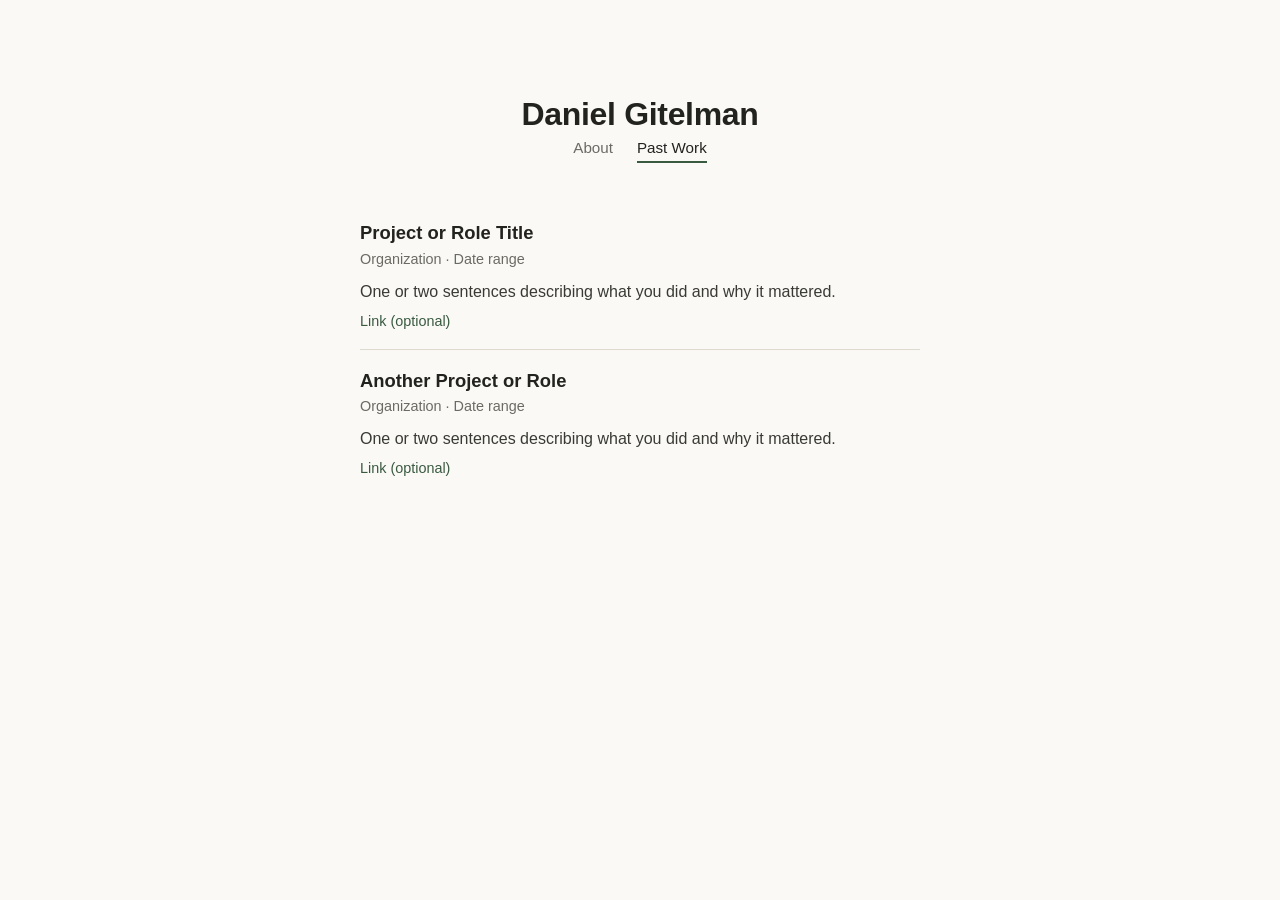
==== work.html @ f0b3bf3b "Add Past Work tab and page" ====
<!DOCTYPE html>
<html lang="en">
<head>
<meta charset="UTF-8">
<meta name="viewport" content="width=device-width, initial-scale=1.0">
<title>Daniel Gitelman</title>
<style>
  :root {
    --bg: #faf9f6;
    --text: #22221f;
    --muted: #6b6a63;
    --accent: #3a5a40;
  }

  * { box-sizing: border-box; }

  body {
    margin: 0;
    background: var(--bg);
    color: var(--text);
    font-family: -apple-system, BlinkMacSystemFont, "Segoe UI", Helvetica, Arial, sans-serif;
    display: flex;
    justify-content: center;
    padding: 6rem 1.5rem;
  }

  main {
    max-width: 560px;
    width: 100%;
    text-align: center;
  }

  h1 {
    font-size: 2rem;
    margin: 0 0 0.4rem;
    letter-spacing: -0.01em;
  }

  nav.tabs {
    display: flex;
    gap: 1.5rem;
    justify-content: center;
    margin: 0 0 2.5rem;
  }

  nav.tabs a {
    color: var(--muted);
    text-decoration: none;
    font-size: 0.95rem;
    padding-bottom: 0.3rem;
    border-bottom: 2px solid transparent;
  }

  nav.tabs a.active {
    color: var(--text);
    border-bottom-color: var(--accent);
  }

  .work-list {
    text-align: left;
  }

  .work-item {
    padding: 1.2rem 0;
    border-bottom: 1px solid #ddd9cd;
  }

  .work-item:last-child {
    border-bottom: none;
  }

  .work-item h2 {
    font-size: 1.15rem;
    margin: 0 0 0.2rem;
  }

  .work-item .meta {
    color: var(--muted);
    font-size: 0.9rem;
    margin: 0 0 0.5rem;
  }

  .work-item p {
    font-size: 1rem;
    line-height: 1.6;
    color: #3a3a35;
    margin: 0 0 0.5rem;
  }

  .work-item a {
    color: var(--accent);
    text-decoration: none;
    font-size: 0.9rem;
    border-bottom: 1px solid transparent;
  }

  .work-item a:hover {
    border-bottom-color: var(--accent);
  }
</style>
</head>
<body>
<main>
  <h1>Daniel Gitelman</h1>

  <nav class="tabs">
    <a href="index.html">About</a>
    <a href="work.html" class="active">Past Work</a>
  </nav>

  <div class="work-list">

    <div class="work-item">
      <h2>Project or Role Title</h2>
      <p class="meta">Organization &middot; Date range</p>
      <p>One or two sentences describing what you did and why it mattered.</p>
      <a href="#">Link (optional)</a>
    </div>

    <div class="work-item">
      <h2>Another Project or Role</h2>
      <p class="meta">Organization &middot; Date range</p>
      <p>One or two sentences describing what you did and why it mattered.</p>
      <a href="#">Link (optional)</a>
    </div>

  </div>
</main>
</body>
</html>
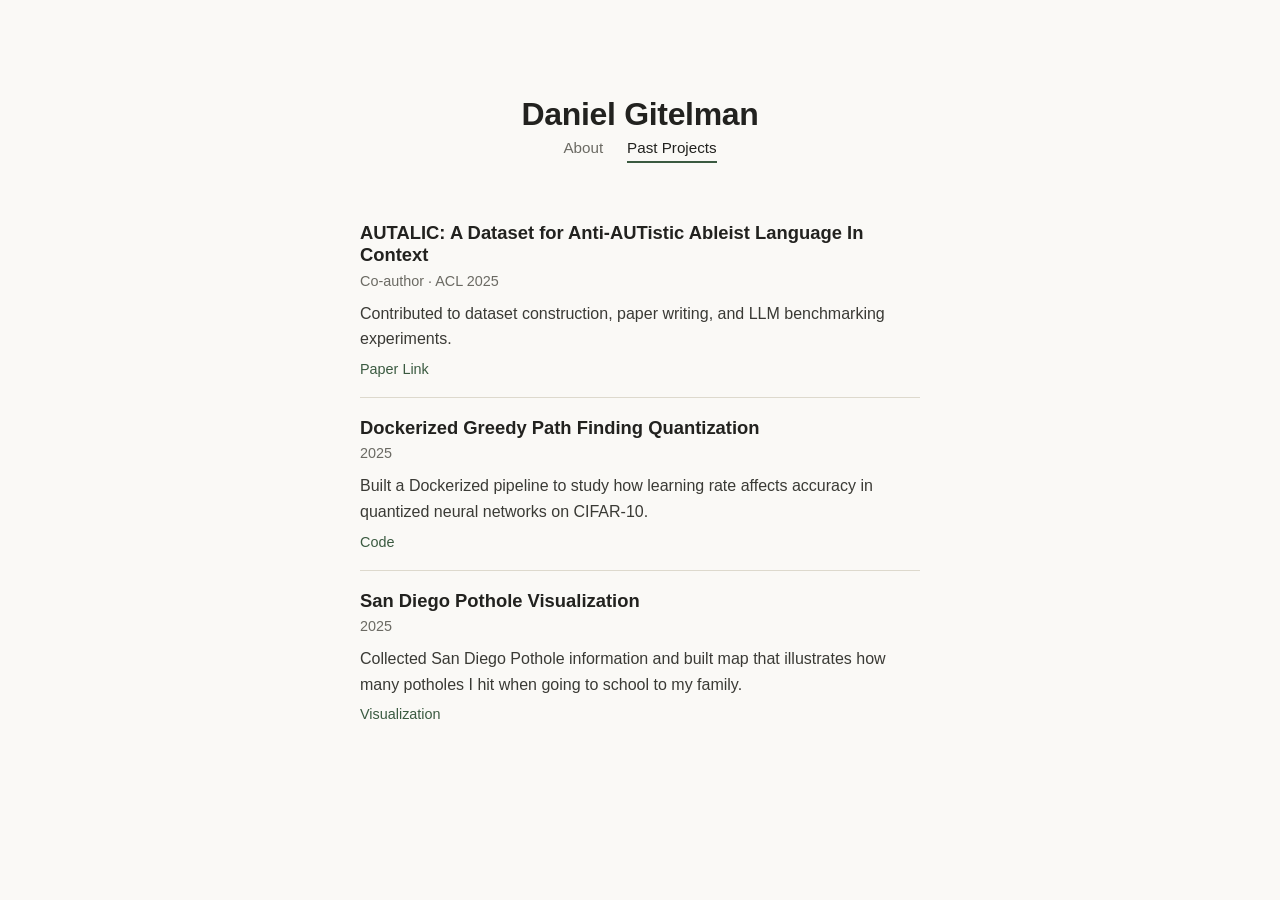
==== commit f67c5eef: "Added some past projects" ====
--- a/work.html
+++ b/work.html
@@ -105,23 +105,30 @@
 
   <nav class="tabs">
     <a href="index.html">About</a>
-    <a href="work.html" class="active">Past Work</a>
+    <a href="work.html" class="active">Past Projects</a>
   </nav>
 
   <div class="work-list">
 
     <div class="work-item">
-      <h2>Project or Role Title</h2>
-      <p class="meta">Organization &middot; Date range</p>
-      <p>One or two sentences describing what you did and why it mattered.</p>
-      <a href="#">Link (optional)</a>
+      <h2>AUTALIC: A Dataset for Anti-AUTistic Ableist Language In Context</h2>
+      <p class="meta">Co-author &middot; ACL 2025</p>
+      <p>Contributed to dataset construction, paper writing, and LLM benchmarking experiments.</p>
+      <a href="https://aclanthology.org/2025.acl-long.1022/" target="_blank">Paper Link</a>
     </div>
 
     <div class="work-item">
-      <h2>Another Project or Role</h2>
-      <p class="meta">Organization &middot; Date range</p>
-      <p>One or two sentences describing what you did and why it mattered.</p>
-      <a href="#">Link (optional)</a>
+      <h2>Dockerized Greedy Path Finding Quantization</h2>
+      <p class="meta">2025</p>
+      <p>Built a Dockerized pipeline to study how learning rate affects accuracy in quantized neural networks on CIFAR-10.</p>
+      <a href="https://github.com/dgitelman1/Dockerized-GPFQ" target="_blank">Code</a>
+    </div>
+
+    <div class="work-item">
+      <h2>San Diego Pothole Visualization</h2>
+      <p class="meta">2025</p>
+      <p>Collected San Diego Pothole information and built map that illustrates how many potholes I hit when going to school to my family.</p>
+      <a href="https://dgitelman1.github.io/Pothole-San-Diego/" target="_blank">Visualization</a>
     </div>
 
   </div>
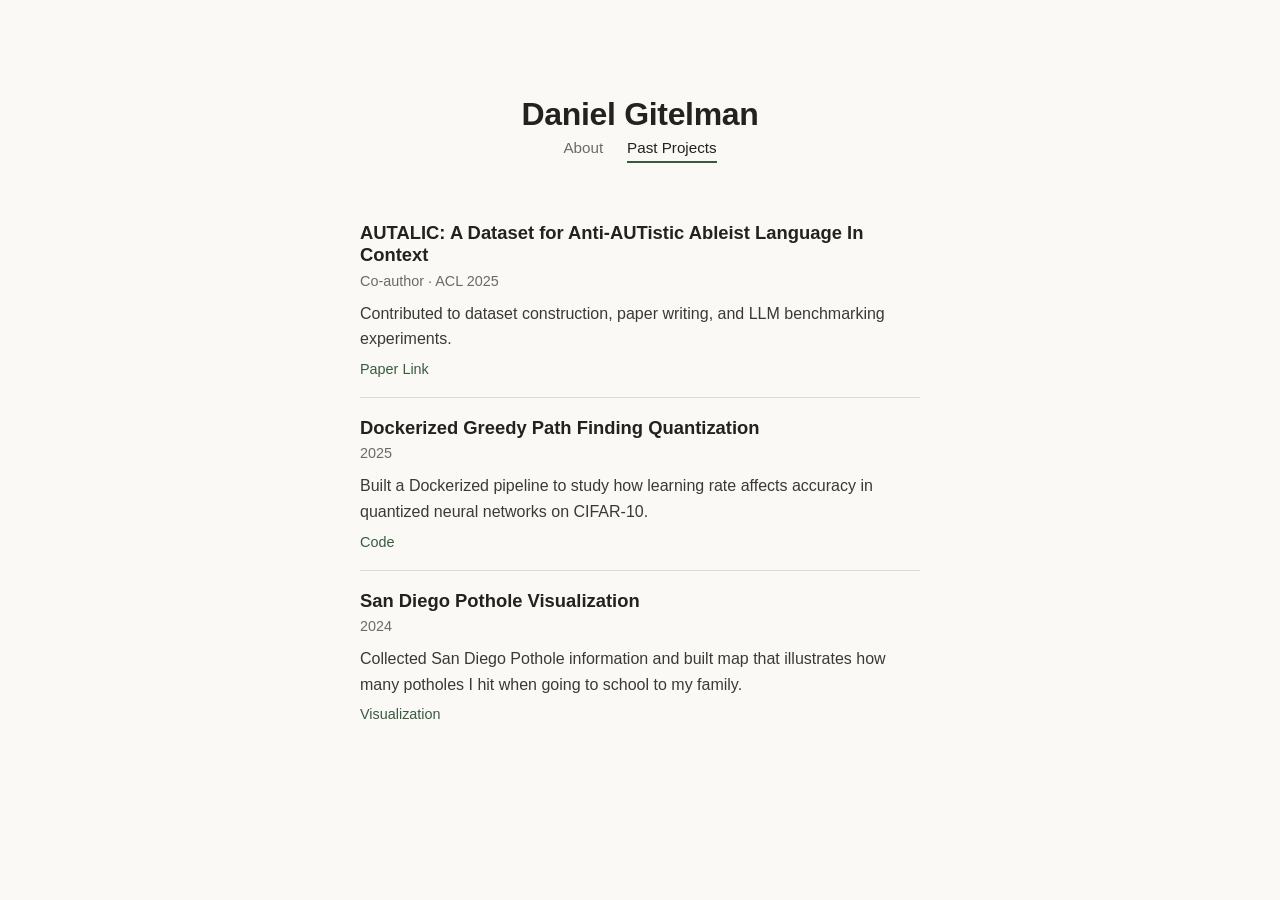
==== commit ceda38e8: "fixed date" ====
--- a/work.html
+++ b/work.html
@@ -126,7 +126,7 @@
 
     <div class="work-item">
       <h2>San Diego Pothole Visualization</h2>
-      <p class="meta">2025</p>
+      <p class="meta">2024</p>
       <p>Collected San Diego Pothole information and built map that illustrates how many potholes I hit when going to school to my family.</p>
       <a href="https://dgitelman1.github.io/Pothole-San-Diego/" target="_blank">Visualization</a>
     </div>
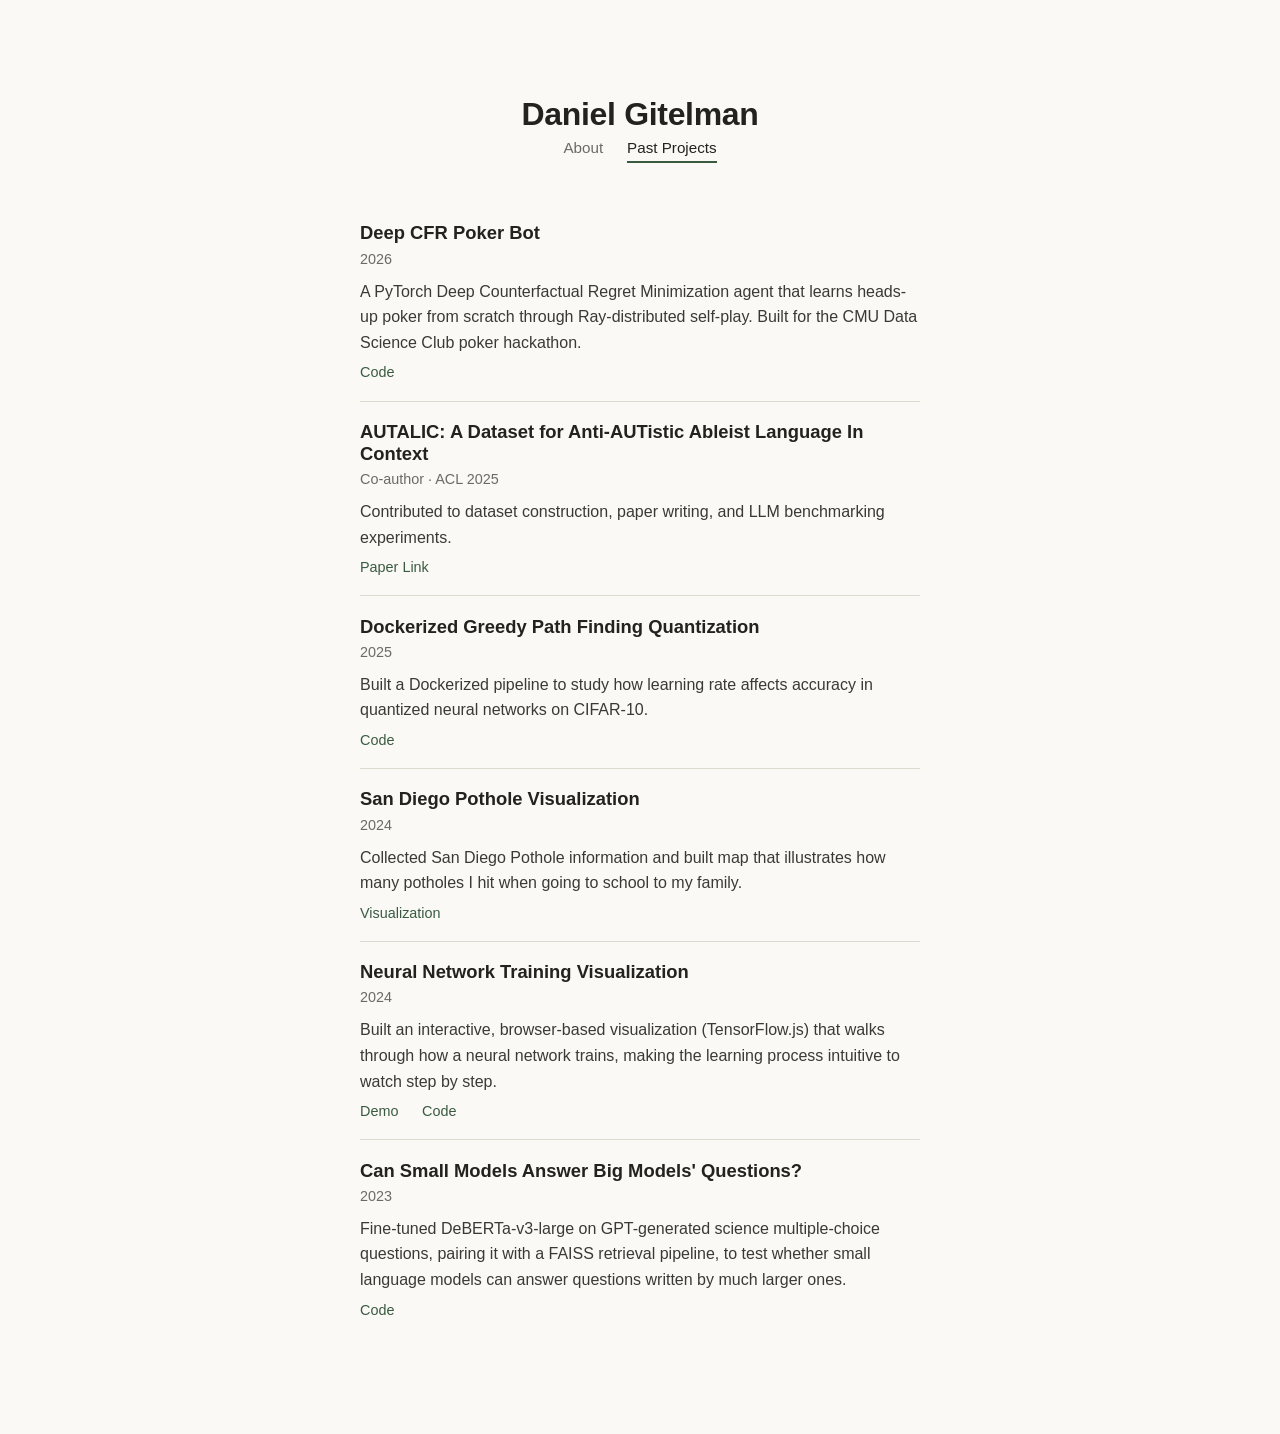
==== commit 47012e8c: "Add poker, NN viz, and LLM science exam projects; tweak project link spacing" ====
--- a/work.html
+++ b/work.html
@@ -4,111 +4,22 @@
 <meta charset="UTF-8">
 <meta name="viewport" content="width=device-width, initial-scale=1.0">
 <title>Daniel Gitelman</title>
-<style>
-  :root {
-    --bg: #faf9f6;
-    --text: #22221f;
-    --muted: #6b6a63;
-    --accent: #3a5a40;
-  }
-
-  * { box-sizing: border-box; }
-
-  body {
-    margin: 0;
-    background: var(--bg);
-    color: var(--text);
-    font-family: -apple-system, BlinkMacSystemFont, "Segoe UI", Helvetica, Arial, sans-serif;
-    display: flex;
-    justify-content: center;
-    padding: 6rem 1.5rem;
-  }
-
-  main {
-    max-width: 560px;
-    width: 100%;
-    text-align: center;
-  }
-
-  h1 {
-    font-size: 2rem;
-    margin: 0 0 0.4rem;
-    letter-spacing: -0.01em;
-  }
-
-  nav.tabs {
-    display: flex;
-    gap: 1.5rem;
-    justify-content: center;
-    margin: 0 0 2.5rem;
-  }
-
-  nav.tabs a {
-    color: var(--muted);
-    text-decoration: none;
-    font-size: 0.95rem;
-    padding-bottom: 0.3rem;
-    border-bottom: 2px solid transparent;
-  }
-
-  nav.tabs a.active {
-    color: var(--text);
-    border-bottom-color: var(--accent);
-  }
-
-  .work-list {
-    text-align: left;
-  }
-
-  .work-item {
-    padding: 1.2rem 0;
-    border-bottom: 1px solid #ddd9cd;
-  }
-
-  .work-item:last-child {
-    border-bottom: none;
-  }
-
-  .work-item h2 {
-    font-size: 1.15rem;
-    margin: 0 0 0.2rem;
-  }
-
-  .work-item .meta {
-    color: var(--muted);
-    font-size: 0.9rem;
-    margin: 0 0 0.5rem;
-  }
-
-  .work-item p {
-    font-size: 1rem;
-    line-height: 1.6;
-    color: #3a3a35;
-    margin: 0 0 0.5rem;
-  }
-
-  .work-item a {
-    color: var(--accent);
-    text-decoration: none;
-    font-size: 0.9rem;
-    border-bottom: 1px solid transparent;
-  }
-
-  .work-item a:hover {
-    border-bottom-color: var(--accent);
-  }
-</style>
+<link rel="stylesheet" href="style.css">
 </head>
 <body>
 <main>
   <h1>Daniel Gitelman</h1>
 
-  <nav class="tabs">
-    <a href="index.html">About</a>
-    <a href="work.html" class="active">Past Projects</a>
-  </nav>
+  <div data-nav></div>
 
   <div class="work-list">
+
+    <div class="work-item">
+      <h2>Deep CFR Poker Bot</h2>
+      <p class="meta">2026</p>
+      <p>A PyTorch Deep Counterfactual Regret Minimization agent that learns heads-up poker from scratch through Ray-distributed self-play. Built for the CMU Data Science Club poker hackathon.</p>
+      <a href="https://github.com/dgitelman1/deep-cfr-poker" target="_blank">Code</a>
+    </div>
 
     <div class="work-item">
       <h2>AUTALIC: A Dataset for Anti-AUTistic Ableist Language In Context</h2>
@@ -131,7 +42,23 @@
       <a href="https://dgitelman1.github.io/Pothole-San-Diego/" target="_blank">Visualization</a>
     </div>
 
+    <div class="work-item">
+      <h2>Neural Network Training Visualization</h2>
+      <p class="meta">2024</p>
+      <p>Built an interactive, browser-based visualization (TensorFlow.js) that walks through how a neural network trains, making the learning process intuitive to watch step by step.</p>
+      <a href="https://dgitelman1.github.io/Neural-Network-Visualization/" target="_blank">Demo</a>
+      <a href="https://github.com/dgitelman1/Neural-Network-Visualization" target="_blank">Code</a>
+    </div>
+
+    <div class="work-item">
+      <h2>Can Small Models Answer Big Models' Questions?</h2>
+      <p class="meta">2023</p>
+      <p>Fine-tuned DeBERTa-v3-large on GPT-generated science multiple-choice questions, pairing it with a FAISS retrieval pipeline, to test whether small language models can answer questions written by much larger ones.</p>
+      <a href="https://github.com/dgitelman1/LLM-Science-Exam" target="_blank">Code</a>
+    </div>
+
   </div>
 </main>
+<script src="site.js"></script>
 </body>
 </html>
--- a/style.css
+++ b/style.css
@@ -0,0 +1,195 @@
+:root {
+  --bg: #faf9f6;
+  --text: #22221f;
+  --muted: #6b6a63;
+  --accent: #3a5a40;
+  --border: #ddd9cd;
+}
+
+* { box-sizing: border-box; }
+
+body {
+  margin: 0;
+  background: var(--bg);
+  color: var(--text);
+  font-family: -apple-system, BlinkMacSystemFont, "Segoe UI", Helvetica, Arial, sans-serif;
+  display: flex;
+  justify-content: center;
+  padding: 6rem 1.5rem;
+}
+
+main {
+  max-width: 560px;
+  width: 100%;
+  text-align: center;
+}
+
+h1 {
+  font-size: 2rem;
+  margin: 0 0 0.4rem;
+  letter-spacing: -0.01em;
+}
+
+/* Shared nav (rendered by site.js) */
+nav.tabs {
+  display: flex;
+  gap: 1.5rem;
+  justify-content: center;
+  margin: 0 0 2.5rem;
+}
+
+nav.tabs a {
+  color: var(--muted);
+  text-decoration: none;
+  font-size: 0.95rem;
+  padding-bottom: 0.3rem;
+  border-bottom: 2px solid transparent;
+}
+
+nav.tabs a.active {
+  color: var(--text);
+  border-bottom-color: var(--accent);
+}
+
+/* ---- About page ---- */
+.photo {
+  width: 180px;
+  height: 180px;
+  border-radius: 50%;
+  object-fit: cover;
+  margin: 0 auto 2rem;
+  display: block;
+  background: #e4e1d8;
+  border: 1px solid var(--border);
+}
+
+.tagline {
+  color: var(--muted);
+  font-size: 1.05rem;
+  margin: 0 0 2rem;
+}
+
+p.bio {
+  font-size: 1.05rem;
+  line-height: 1.7;
+  color: #3a3a35;
+  text-align: left;
+}
+
+.links {
+  margin-top: 2rem;
+  display: flex;
+  gap: 1.2rem;
+  justify-content: center;
+}
+
+.links a {
+  color: var(--accent);
+  text-decoration: none;
+  font-size: 0.95rem;
+  border-bottom: 1px solid transparent;
+}
+
+.links a:hover {
+  border-bottom-color: var(--accent);
+}
+
+/* ---- Timeline ---- */
+.timeline {
+  text-align: left;
+  margin: 2.5rem 0 0.5rem;
+}
+
+.timeline h2 {
+  font-size: 1.15rem;
+  margin: 0 0 1.5rem;
+}
+
+.timeline ol {
+  list-style: none;
+  margin: 0;
+  padding: 0;
+  border-left: 2px solid var(--border);
+}
+
+.timeline li {
+  position: relative;
+  padding: 0 0 1.6rem 1.5rem;
+}
+
+.timeline li:last-child {
+  padding-bottom: 0;
+}
+
+.timeline li::before {
+  content: "";
+  position: absolute;
+  left: -7px;
+  top: 0.35rem;
+  width: 12px;
+  height: 12px;
+  border-radius: 50%;
+  background: var(--accent);
+  border: 2px solid var(--bg);
+}
+
+.timeline .role {
+  font-size: 1.02rem;
+  font-weight: 600;
+  margin: 0;
+}
+
+.timeline .place {
+  color: #3a3a35;
+  font-size: 0.98rem;
+}
+
+.timeline .when {
+  color: var(--muted);
+  font-size: 0.85rem;
+  margin: 0.1rem 0 0;
+}
+
+/* ---- Past Projects page ---- */
+.work-list {
+  text-align: left;
+}
+
+.work-item {
+  padding: 1.2rem 0;
+  border-bottom: 1px solid var(--border);
+}
+
+.work-item:last-child {
+  border-bottom: none;
+}
+
+.work-item h2 {
+  font-size: 1.15rem;
+  margin: 0 0 0.2rem;
+}
+
+.work-item .meta {
+  color: var(--muted);
+  font-size: 0.9rem;
+  margin: 0 0 0.5rem;
+}
+
+.work-item p {
+  font-size: 1rem;
+  line-height: 1.6;
+  color: #3a3a35;
+  margin: 0 0 0.5rem;
+}
+
+.work-item a {
+  color: var(--accent);
+  text-decoration: none;
+  font-size: 0.9rem;
+  border-bottom: 1px solid transparent;
+  margin-right: 1.2rem;
+}
+
+.work-item a:hover {
+  border-bottom-color: var(--accent);
+}
